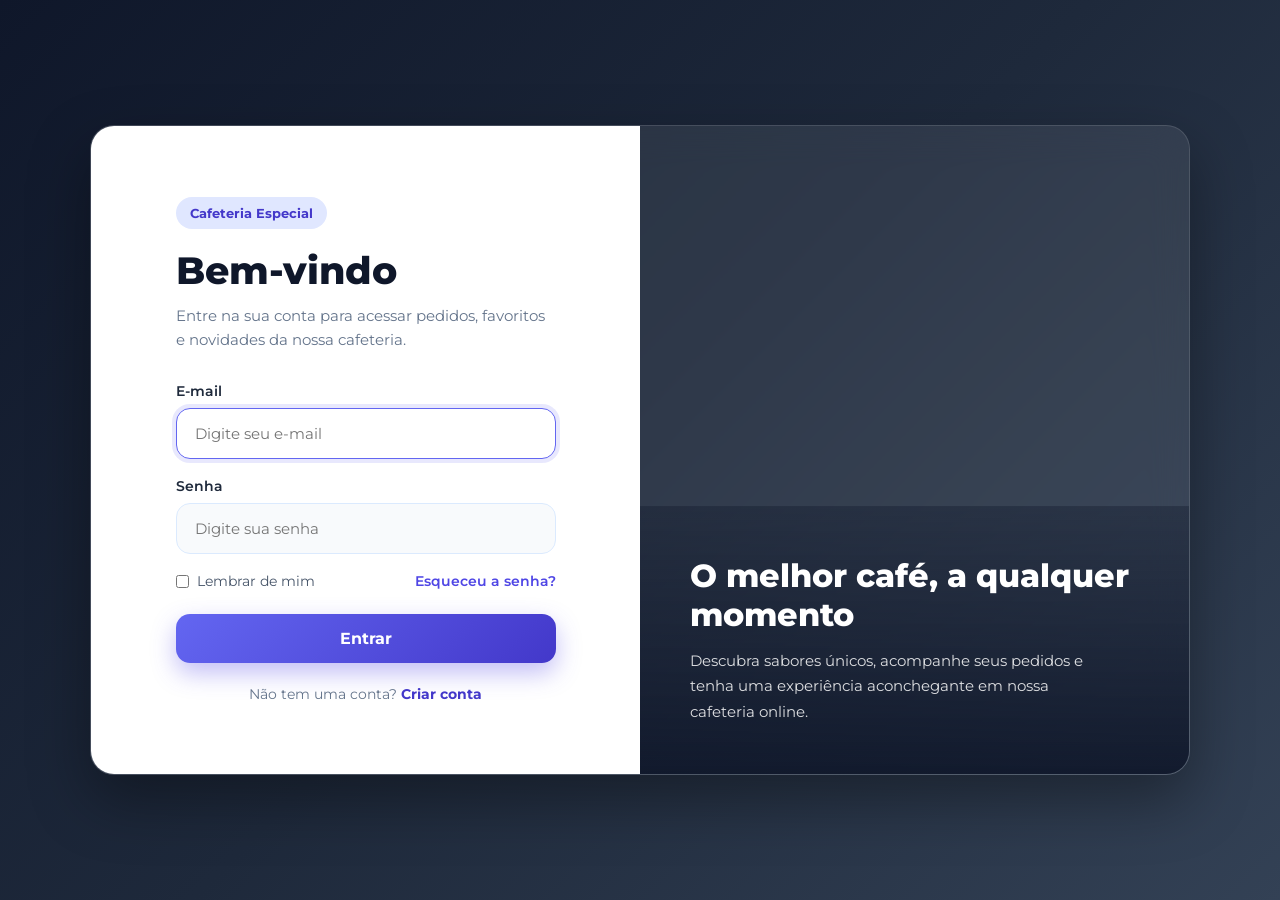
==== index.html @ 26c3759a "Rename indeex.html to index.html" ====
<!DOCTYPE html>
<html lang="pt-BR">
<head>
  <meta charset="UTF-8">
  <meta name="viewport" content="width=device-width, initial-scale=1.0">
  <title>Login | Cafeteria</title>
  <link rel="stylesheet" href="style.css">
</head>
<body>
  <section class="login-page">
    <div class="login-container">

      <div class="login-left">
        <div class="login-box">
          <span class="tag">Cafeteria Especial</span>
          <h1>Bem-vindo</h1>
          <p class="subtitle">
            Entre na sua conta para acessar pedidos, favoritos e novidades da nossa cafeteria.
          </p>

          <form action="#" method="post">
            <div class="input-group">
              <label for="email">E-mail</label>
              <input type="email" id="email" placeholder="Digite seu e-mail" required autofocus>
            </div>

            <div class="input-group">
              <label for="senha">Senha</label>
              <input type="password" id="senha" placeholder="Digite sua senha" required>
            </div>

            <div class="options">
              <label class="remember">
                <input type="checkbox">
                Lembrar de mim
              </label>
              <a href="#" class="forgot">Esqueceu a senha?</a>
            </div>

            <button class="btn" type="submit">Entrar</button>
          </form>

          <p class="account">
            Não tem uma conta? <a href="#">Criar conta</a>
          </p>
        </div>
      </div>

      <div class="login-right">
        <div class="overlay">
          <h2>O melhor café, a qualquer momento</h2>
          <p>
            Descubra sabores únicos, acompanhe seus pedidos e tenha uma experiência aconchegante
            em nossa cafeteria online.
          </p>
        </div>
      </div>

    </div>
  </section>
</body>
</html>
---- style.css ----
@import url('https://fonts.googleapis.com/css2?family=Montserrat:wght@400;500;600;700;800&display=swap');

* {
  margin: 0;
  padding: 0;
  box-sizing: border-box;
  font-family: 'Montserrat', sans-serif;
}

body {
  min-height: 100vh;
  background: linear-gradient(135deg, #0f172a, #1e293b, #334155);
  display: flex;
  align-items: center;
  justify-content: center;
  padding: 24px;
}

.login-page {
  width: 100%;
  display: flex;
  align-items: center;
  justify-content: center;
}

.login-container {
  width: 100%;
  max-width: 1100px;
  min-height: 650px;
  display: grid;
  grid-template-columns: 1fr 1fr;
  background: rgba(255, 255, 255, 0.08);
  backdrop-filter: blur(18px);
  border: 1px solid rgba(255, 255, 255, 0.12);
  border-radius: 24px;
  overflow: hidden;
  box-shadow: 0 25px 60px rgba(0, 0, 0, 0.35);
}

.login-left {
  background: #ffffff;
  display: flex;
  align-items: center;
  justify-content: center;
  padding: 50px;
}

.login-box {
  width: 100%;
  max-width: 380px;
}

.tag {
  display: inline-block;
  background: #e0e7ff;
  color: #4338ca;
  font-size: 13px;
  font-weight: 700;
  padding: 8px 14px;
  border-radius: 999px;
  margin-bottom: 18px;
}

.login-box h1 {
  font-size: 38px;
  color: #0f172a;
  margin-bottom: 10px;
  font-weight: 800;
}

.subtitle {
  color: #64748b;
  font-size: 15px;
  margin-bottom: 30px;
  line-height: 1.6;
}

form {
  width: 100%;
}

.input-group {
  margin-bottom: 18px;
}

.input-group label {
  display: block;
  font-size: 14px;
  font-weight: 600;
  color: #1e293b;
  margin-bottom: 8px;
}

.input-group input {
  width: 100%;
  padding: 15px 18px;
  border: 1px solid #dbeafe;
  border-radius: 14px;
  outline: none;
  background: #f8fafc;
  font-size: 15px;
  color: #0f172a;
  transition: 0.3s ease;
}

.input-group input:focus {
  border-color: #6366f1;
  background: #ffffff;
  box-shadow: 0 0 0 4px rgba(99, 102, 241, 0.15);
}

.options {
  display: flex;
  justify-content: space-between;
  align-items: center;
  gap: 10px;
  margin: 12px 0 24px;
  font-size: 14px;
}

.remember {
  display: flex;
  align-items: center;
  gap: 8px;
  color: #475569;
}

.remember input {
  accent-color: #6366f1;
}

.forgot {
  color: #4f46e5;
  text-decoration: none;
  font-weight: 600;
}

.forgot:hover {
  text-decoration: underline;
}

.btn {
  width: 100%;
  padding: 15px;
  border: none;
  border-radius: 14px;
  background: linear-gradient(135deg, #6366f1, #4338ca);
  color: white;
  font-size: 16px;
  font-weight: 700;
  cursor: pointer;
  transition: 0.3s ease;
  box-shadow: 0 10px 25px rgba(79, 70, 229, 0.35);
}

.btn:hover {
  transform: translateY(-2px);
  box-shadow: 0 16px 30px rgba(79, 70, 229, 0.45);
}

.account {
  text-align: center;
  margin-top: 22px;
  color: #64748b;
  font-size: 14px;
}

.account a {
  color: #4338ca;
  text-decoration: none;
  font-weight: 700;
}

.account a:hover {
  text-decoration: underline;
}

.login-right {
  position: relative;
  background: url('https://images.unsplash.com/photo-1516321318423-f06f85e504b3?auto=format&fit=crop&w=1200&q=80') center/cover no-repeat;
  display: flex;
  align-items: end;
  justify-content: center;
}

.overlay {
  width: 100%;
  padding: 50px;
  background: linear-gradient(to top, rgba(15, 23, 42, 0.92), rgba(15, 23, 42, 0.35));
  color: white;
}

.overlay h2 {
  font-size: 32px;
  margin-bottom: 14px;
  font-weight: 800;
}

.overlay p {
  font-size: 15px;
  line-height: 1.7;
  color: rgba(255, 255, 255, 0.85);
  max-width: 420px;
}

@media (max-width: 900px) {
  .login-container {
    grid-template-columns: 1fr;
  }

  .login-right {
    min-height: 260px;
  }

  .login-left {
    padding: 35px 25px;
  }

  .overlay {
    padding: 30px 25px;
  }

  .login-box h1 {
    font-size: 32px;
  }
}

@media (max-width: 480px) {
  .options {
    flex-direction: column;
    align-items: flex-start;
  }

  .login-box h1 {
    font-size: 28px;
  }

  .subtitle,
  .account,
  .overlay p {
    font-size: 14px;
  }
}
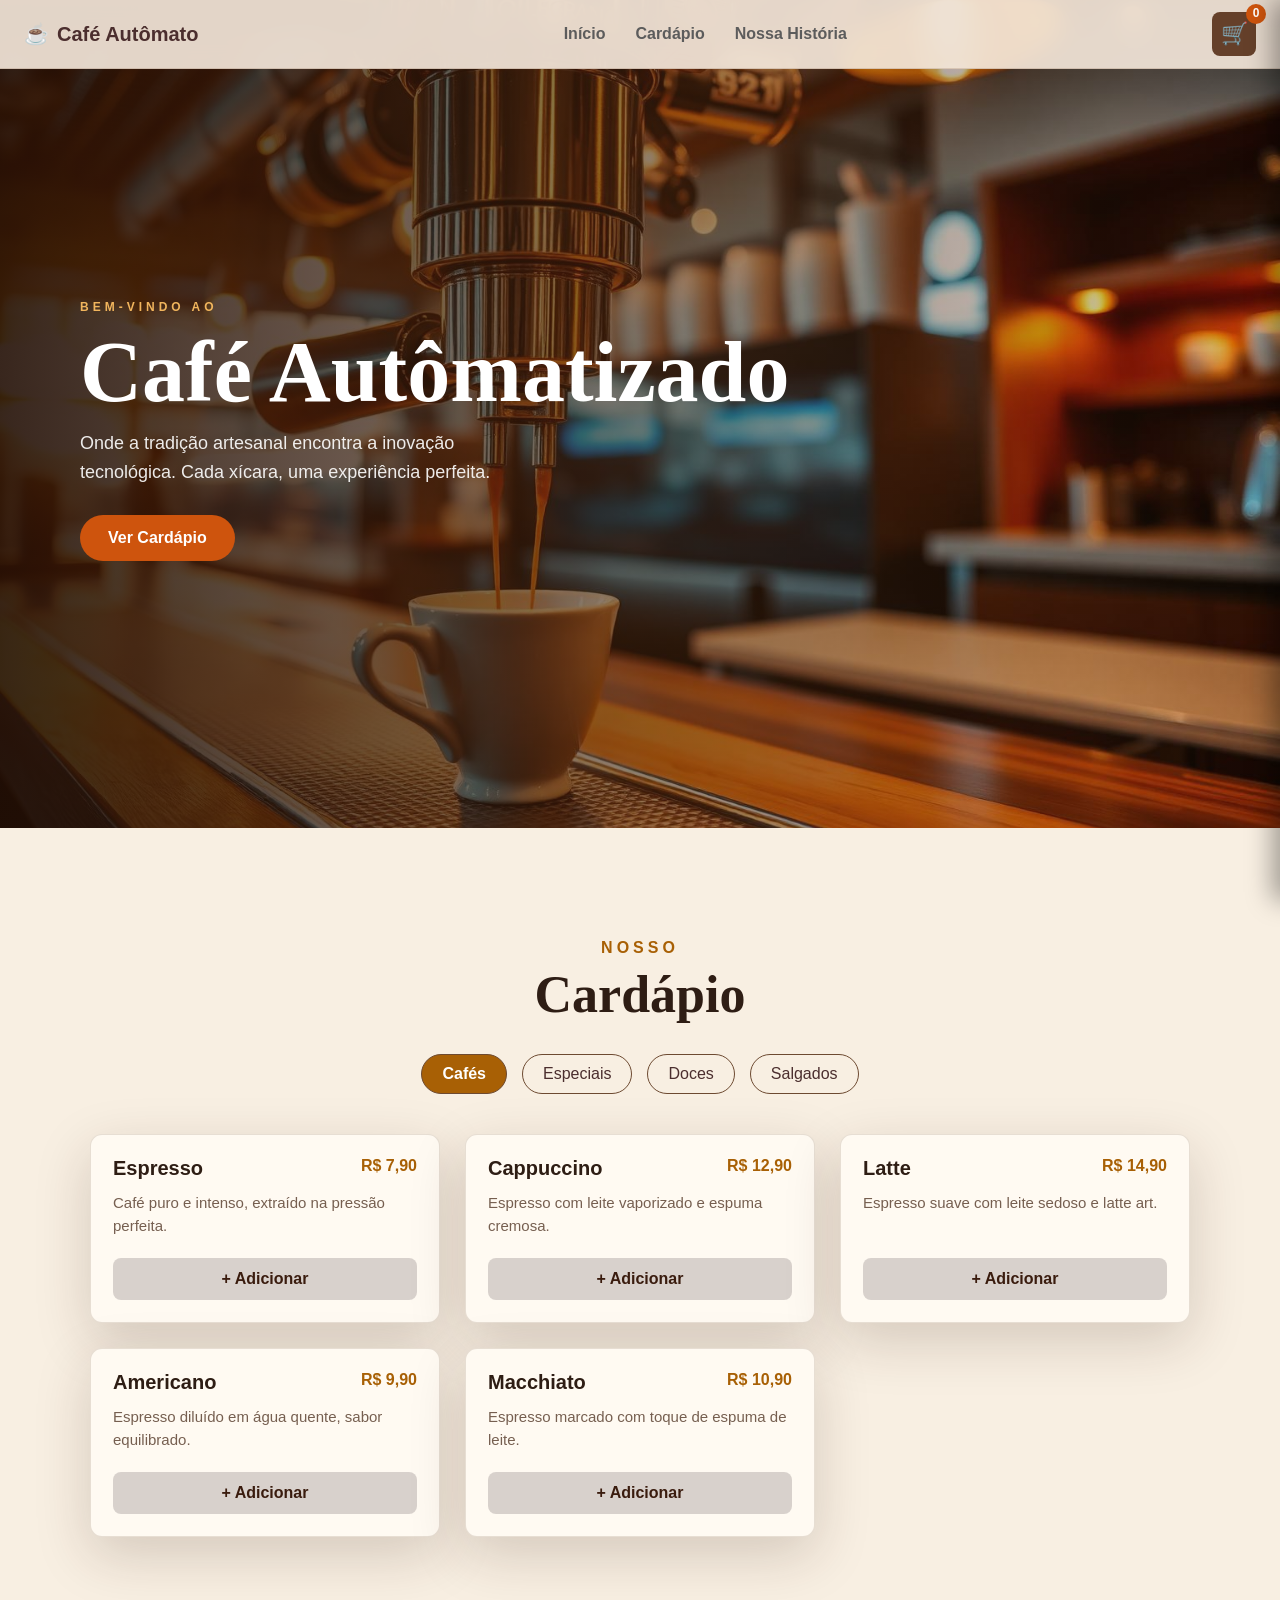
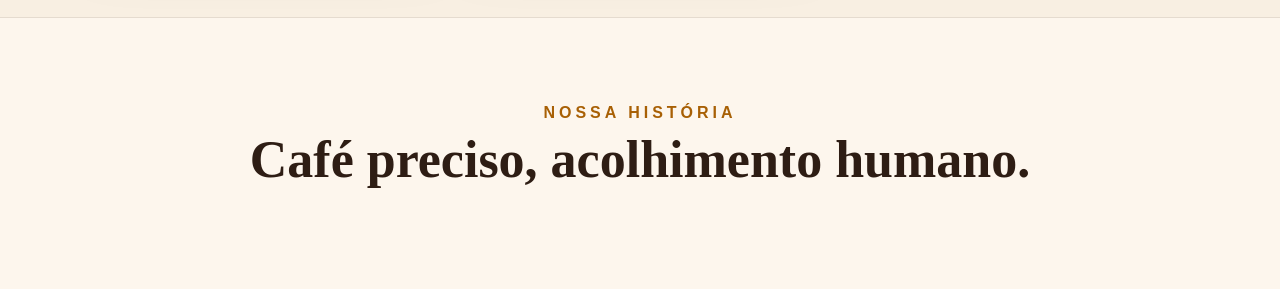
==== commit 73a5df25: "Add files via upload" ====
--- a/index.html
+++ b/index.html
@@ -1,62 +1,134 @@
-<!DOCTYPE html>
-<html lang="pt-BR">
-<head>
-  <meta charset="UTF-8">
-  <meta name="viewport" content="width=device-width, initial-scale=1.0">
-  <title>Login | Cafeteria</title>
-  <link rel="stylesheet" href="style.css">
-</head>
-<body>
-  <section class="login-page">
-    <div class="login-container">
-
-      <div class="login-left">
-        <div class="login-box">
-          <span class="tag">Cafeteria Especial</span>
-          <h1>Bem-vindo</h1>
-          <p class="subtitle">
-            Entre na sua conta para acessar pedidos, favoritos e novidades da nossa cafeteria.
-          </p>
-
-          <form action="#" method="post">
-            <div class="input-group">
-              <label for="email">E-mail</label>
-              <input type="email" id="email" placeholder="Digite seu e-mail" required autofocus>
-            </div>
-
-            <div class="input-group">
-              <label for="senha">Senha</label>
-              <input type="password" id="senha" placeholder="Digite sua senha" required>
-            </div>
-
-            <div class="options">
-              <label class="remember">
-                <input type="checkbox">
-                Lembrar de mim
-              </label>
-              <a href="#" class="forgot">Esqueceu a senha?</a>
-            </div>
-
-            <button class="btn" type="submit">Entrar</button>
-          </form>
-
-          <p class="account">
-            Não tem uma conta? <a href="#">Criar conta</a>
-          </p>
-        </div>
-      </div>
-
-      <div class="login-right">
-        <div class="overlay">
-          <h2>O melhor café, a qualquer momento</h2>
-          <p>
-            Descubra sabores únicos, acompanhe seus pedidos e tenha uma experiência aconchegante
-            em nossa cafeteria online.
-          </p>
-        </div>
-      </div>
-
-    </div>
-  </section>
-</body>
-</html>
+<!doctype html>
+<html lang="pt-br">
+  <head>
+    <meta charset="UTF-8" />
+    <meta name="viewport" content="width=device-width, initial-scale=1.0" />
+    <title>Café Autômato | Cafeteria</title>
+    <meta
+      name="description"
+      content="Cardápio digital em HTML, CSS e JavaScript com carrinho e finalização de pedido."
+    />
+    <link rel="stylesheet" href="style.css" />
+    <script src="app.js" defer></script>
+  </head>
+  <body>
+    <nav class="navbar">
+      <a class="logo" href="#home" aria-label="Ir para o início">
+        <span class="logo-icone">☕</span>
+        <span>Café Autômato</span>
+      </a>
+
+      <div class="links" aria-label="Navegação principal">
+        <a href="#home">Início</a>
+        <a href="#cardapio">Cardápio</a>
+        <a href="#historia">Nossa História</a>
+      </div>
+
+      <button class="cart-icon" id="abrirCarrinho" type="button" aria-label="Abrir carrinho">
+        🛒 <span id="contadorCarrinho">0</span>
+      </button>
+    </nav>
+
+    <main>
+      <section class="cafeAutomatizado" id="home">
+        <div class="bemVindo reveal">
+          <small>BEM-VINDO AO</small>
+          <h1>Café Autômatizado</h1>
+          <p>
+            Onde a tradição artesanal encontra a inovação tecnológica. Cada xícara, uma experiência
+            perfeita.
+          </p>
+          <a href="#cardapio" class="btn">Ver Cardápio</a>
+        </div>
+      </section>
+
+      <section id="cardapio" class="cardapio">
+        <p class="subtitulo reveal">NOSSO</p>
+        <h2 class="reveal">Cardápio</h2>
+
+        <div class="categorias reveal">
+          <button class="categoria ativa" data-cat="cafes" type="button">Cafés</button>
+          <button class="categoria" data-cat="especiais" type="button">Especiais</button>
+          <button class="categoria" data-cat="doces" type="button">Doces</button>
+          <button class="categoria" data-cat="salgados" type="button">Salgados</button>
+        </div>
+
+        <div class="grid-cardapio" id="gridCardapio"></div>
+      </section>
+
+      <section class="historia" id="historia">
+        <p class="subtitulo reveal">NOSSA HISTÓRIA</p>
+        <h2 class="reveal">Café preciso, acolhimento humano.</h2>
+      </section>
+    </main>
+
+    <div id="overlayCarrinho" class="overlay-carrinho"></div>
+
+    <aside id="carrinho" class="carrinho" aria-label="Carrinho de compras">
+      <div class="carrinho-topo">
+        <div>
+          <p>SEU PEDIDO</p>
+          <h3>Carrinho</h3>
+        </div>
+        <button
+          id="fecharCarrinho"
+          class="fechar-carrinho"
+          type="button"
+          aria-label="Fechar carrinho"
+        >
+          ✕
+        </button>
+      </div>
+
+      <div class="etapas-pedido" aria-label="Etapas do pedido">
+        <span class="etapa ativa" data-etapa="carrinho">1. Itens</span>
+        <span class="etapa" data-etapa="dados">2. Dados</span>
+        <span class="etapa" data-etapa="confirmado">3. OK</span>
+      </div>
+
+      <div id="telaCarrinho" class="tela-pedido ativa">
+        <div id="itensCarrinho" class="itens-carrinho"></div>
+
+        <div class="rodape-carrinho">
+          <div class="total">
+            <span>Total:</span>
+            <span id="total">R$ 0,00</span>
+          </div>
+
+          <button id="finalizar" type="button">Finalizar Pedido</button>
+        </div>
+      </div>
+
+      <form id="formPedido" class="tela-pedido form-pedido">
+        <label>
+          Nome para o pedido
+          <input id="nomeCliente" type="text" placeholder="Seu nome" autocomplete="name" />
+        </label>
+
+        <label>
+          Observações
+          <textarea id="observacao" placeholder="Ex: sem açúcar, retirar no balcão..."></textarea>
+        </label>
+
+        <div class="rodape-carrinho">
+          <div class="total">
+            <span>Total:</span>
+            <span id="totalFinalizacao">R$ 0,00</span>
+          </div>
+          <button type="submit">Confirmar Compra</button>
+          <button id="voltarCarrinho" class="btn-secundario" type="button">
+            Voltar ao Carrinho
+          </button>
+        </div>
+      </form>
+
+      <div id="pedidoConfirmado" class="tela-pedido pedido-confirmado">
+        <div class="check">✓</div>
+        <h3>Pedido realizado!</h3>
+        <p id="mensagemConfirmacao"></p>
+        <p id="observacaoConfirmada" class="observacao-confirmada"></p>
+        <button id="novoPedido" type="button">Novo Pedido</button>
+      </div>
+    </aside>
+  </body>
+</html>
--- a/style.css
+++ b/style.css
@@ -1,243 +1,858 @@
-@import url('https://fonts.googleapis.com/css2?family=Montserrat:wght@400;500;600;700;800&display=swap');
-
-* {
-  margin: 0;
-  padding: 0;
-  box-sizing: border-box;
-  font-family: 'Montserrat', sans-serif;
-}
-
-body {
-  min-height: 100vh;
-  background: linear-gradient(135deg, #0f172a, #1e293b, #334155);
-  display: flex;
-  align-items: center;
-  justify-content: center;
-  padding: 24px;
-}
-
-.login-page {
-  width: 100%;
-  display: flex;
-  align-items: center;
-  justify-content: center;
-}
-
-.login-container {
-  width: 100%;
-  max-width: 1100px;
-  min-height: 650px;
-  display: grid;
-  grid-template-columns: 1fr 1fr;
-  background: rgba(255, 255, 255, 0.08);
-  backdrop-filter: blur(18px);
-  border: 1px solid rgba(255, 255, 255, 0.12);
-  border-radius: 24px;
-  overflow: hidden;
-  box-shadow: 0 25px 60px rgba(0, 0, 0, 0.35);
-}
-
-.login-left {
-  background: #ffffff;
-  display: flex;
-  align-items: center;
-  justify-content: center;
-  padding: 50px;
-}
-
-.login-box {
-  width: 100%;
-  max-width: 380px;
-}
-
-.tag {
-  display: inline-block;
-  background: #e0e7ff;
-  color: #4338ca;
-  font-size: 13px;
-  font-weight: 700;
-  padding: 8px 14px;
-  border-radius: 999px;
-  margin-bottom: 18px;
-}
-
-.login-box h1 {
-  font-size: 38px;
-  color: #0f172a;
-  margin-bottom: 10px;
-  font-weight: 800;
-}
-
-.subtitle {
-  color: #64748b;
-  font-size: 15px;
-  margin-bottom: 30px;
-  line-height: 1.6;
-}
-
-form {
-  width: 100%;
-}
-
-.input-group {
-  margin-bottom: 18px;
-}
-
-.input-group label {
-  display: block;
-  font-size: 14px;
-  font-weight: 600;
-  color: #1e293b;
-  margin-bottom: 8px;
-}
-
-.input-group input {
-  width: 100%;
-  padding: 15px 18px;
-  border: 1px solid #dbeafe;
-  border-radius: 14px;
-  outline: none;
-  background: #f8fafc;
-  font-size: 15px;
-  color: #0f172a;
-  transition: 0.3s ease;
-}
-
-.input-group input:focus {
-  border-color: #6366f1;
-  background: #ffffff;
-  box-shadow: 0 0 0 4px rgba(99, 102, 241, 0.15);
-}
-
-.options {
-  display: flex;
-  justify-content: space-between;
-  align-items: center;
-  gap: 10px;
-  margin: 12px 0 24px;
-  font-size: 14px;
-}
-
-.remember {
-  display: flex;
-  align-items: center;
-  gap: 8px;
-  color: #475569;
-}
-
-.remember input {
-  accent-color: #6366f1;
-}
-
-.forgot {
-  color: #4f46e5;
-  text-decoration: none;
-  font-weight: 600;
-}
-
-.forgot:hover {
-  text-decoration: underline;
-}
-
-.btn {
-  width: 100%;
-  padding: 15px;
-  border: none;
-  border-radius: 14px;
-  background: linear-gradient(135deg, #6366f1, #4338ca);
-  color: white;
-  font-size: 16px;
-  font-weight: 700;
-  cursor: pointer;
-  transition: 0.3s ease;
-  box-shadow: 0 10px 25px rgba(79, 70, 229, 0.35);
-}
-
-.btn:hover {
-  transform: translateY(-2px);
-  box-shadow: 0 16px 30px rgba(79, 70, 229, 0.45);
-}
-
-.account {
-  text-align: center;
-  margin-top: 22px;
-  color: #64748b;
-  font-size: 14px;
-}
-
-.account a {
-  color: #4338ca;
-  text-decoration: none;
-  font-weight: 700;
-}
-
-.account a:hover {
-  text-decoration: underline;
-}
-
-.login-right {
-  position: relative;
-  background: url('https://images.unsplash.com/photo-1516321318423-f06f85e504b3?auto=format&fit=crop&w=1200&q=80') center/cover no-repeat;
-  display: flex;
-  align-items: end;
-  justify-content: center;
-}
-
-.overlay {
-  width: 100%;
-  padding: 50px;
-  background: linear-gradient(to top, rgba(15, 23, 42, 0.92), rgba(15, 23, 42, 0.35));
-  color: white;
-}
-
-.overlay h2 {
-  font-size: 32px;
-  margin-bottom: 14px;
-  font-weight: 800;
-}
-
-.overlay p {
-  font-size: 15px;
-  line-height: 1.7;
-  color: rgba(255, 255, 255, 0.85);
-  max-width: 420px;
-}
-
-@media (max-width: 900px) {
-  .login-container {
-    grid-template-columns: 1fr;
-  }
-
-  .login-right {
-    min-height: 260px;
-  }
-
-  .login-left {
-    padding: 35px 25px;
-  }
-
-  .overlay {
-    padding: 30px 25px;
-  }
-
-  .login-box h1 {
-    font-size: 32px;
-  }
-}
-
-@media (max-width: 480px) {
-  .options {
-    flex-direction: column;
-    align-items: flex-start;
-  }
-
-  .login-box h1 {
-    font-size: 28px;
-  }
-
-  .subtitle,
-  .account,
-  .overlay p {
-    font-size: 14px;
-  }
-}+:root {
+  --primaria: #ce540d;
+  --secundaria: #ffffff;
+  --dourado: #a86005;
+  --dourado-hover: #c88225;
+  --fundo: #f8efe2;
+  --fundo-card: #fffaf2;
+  --borda-suave: rgba(255, 255, 255, 0.18);
+  --borda-media: #6d4a31;
+  --cafe: #3a1c0e;
+  --cafe-claro: #65402a;
+  --texto: #2e1d14;
+  --muted: #765f50;
+  --sucesso: #2fa84f;
+  --sombra: 0 18px 55px rgba(58, 28, 14, 0.18);
+}
+
+* {
+  box-sizing: border-box;
+}
+
+html {
+  scroll-behavior: smooth;
+  overflow-x: hidden;
+}
+
+body {
+  margin: 0;
+  min-width: 320px;
+  overflow-x: hidden;
+  font-family: Arial, sans-serif;
+  background:
+    radial-gradient(circle at 20% 0%, rgba(200, 130, 37, 0.2), transparent 420px), var(--fundo);
+  color: var(--texto);
+}
+
+body.carrinho-aberto {
+  overflow: hidden;
+}
+
+button,
+a,
+input,
+textarea {
+  font: inherit;
+}
+
+button,
+a {
+  -webkit-tap-highlight-color: transparent;
+}
+
+.navbar {
+  position: fixed;
+  top: 0;
+  left: 0;
+  z-index: 1000;
+  display: flex;
+  align-items: center;
+  justify-content: space-between;
+  width: 100%;
+  min-height: 68px;
+  padding: 12px 24px;
+  border-bottom: 1px solid rgba(109, 74, 49, 0.18);
+  background-color: rgba(244, 231, 218, 0.92);
+  backdrop-filter: blur(12px);
+}
+
+.logo {
+  display: flex;
+  align-items: center;
+  gap: 8px;
+  color: #4b2e2e;
+  font-size: 20px;
+  font-weight: bold;
+  text-decoration: none;
+  white-space: nowrap;
+}
+
+.logo-icone {
+  color: var(--primaria);
+}
+
+.links {
+  display: flex;
+  flex-grow: 1;
+  justify-content: center;
+  gap: 30px;
+  min-width: 0;
+}
+
+.links a {
+  color: #5c5c5c;
+  font-size: 16px;
+  font-weight: 700;
+  text-decoration: none;
+  transition: color 0.25s ease;
+}
+
+.links a:hover {
+  color: #000;
+}
+
+.cart-icon {
+  position: relative;
+  display: flex;
+  align-items: center;
+  justify-content: center;
+  width: 44px;
+  flex: 0 0 44px;
+  height: 44px;
+  border: none;
+  border-radius: 8px;
+  background: var(--cafe-claro);
+  color: white;
+  font-size: 22px;
+  cursor: pointer;
+  transition:
+    transform 0.3s,
+    background 0.3s;
+}
+
+.cart-icon:hover {
+  background: #8b4f3b;
+  transform: scale(1.05);
+}
+
+.cart-icon span {
+  position: absolute;
+  top: -8px;
+  right: -10px;
+  min-width: 20px;
+  min-height: 20px;
+  padding: 2px 6px;
+  border-radius: 999px;
+  background: var(--primaria);
+  color: #fff;
+  font-size: 12px;
+  font-weight: bold;
+}
+
+.cafeAutomatizado {
+  position: relative;
+  display: flex;
+  align-items: center;
+  min-height: 92svh;
+  padding: 110px 24px 80px;
+  overflow: hidden;
+  background-image:
+    linear-gradient(90deg, rgba(35, 15, 5, 0.9), rgba(67, 34, 13, 0.58), rgba(67, 34, 13, 0.18)),
+    url("cafe-automato-hero.jpg");
+  background-position: center;
+  background-size: cover;
+  color: white;
+}
+
+.bemVindo {
+  width: min(1120px, 100%);
+  margin: 0 auto;
+  text-wrap: balance;
+}
+
+.bemVindo small {
+  color: #f1b55d;
+  font-size: 12px;
+  font-weight: bold;
+  letter-spacing: 4px;
+}
+
+.bemVindo h1 {
+  max-width: 720px;
+  margin: 14px 0;
+  font-family: Georgia, "Times New Roman", serif;
+  font-size: clamp(42px, 7vw, 86px);
+  line-height: 1;
+  overflow-wrap: anywhere;
+}
+
+.bemVindo p {
+  max-width: 620px;
+  margin: 0 0 28px;
+  color: rgba(255, 255, 255, 0.9);
+  font-size: 18px;
+  line-height: 1.6;
+}
+
+.btn {
+  display: inline-block;
+  padding: 14px 28px;
+  border-radius: 30px;
+  background: var(--primaria);
+  color: white;
+  font-weight: 700;
+  text-decoration: none;
+  transition:
+    transform 0.3s,
+    background 0.3s;
+}
+
+.btn:hover {
+  background: var(--dourado-hover);
+  transform: translateY(-3px);
+}
+
+.cardapio {
+  padding: 95px 20px 80px;
+  text-align: center;
+}
+
+.subtitulo {
+  margin-bottom: 8px;
+  color: var(--dourado);
+  font-size: clamp(12px, 2vw, 16px);
+  font-weight: bold;
+  letter-spacing: 4px;
+}
+
+.cardapio h2,
+.historia h2 {
+  margin: 0 0 30px;
+  font-family: Georgia, "Times New Roman", serif;
+  font-size: clamp(32px, 5vw, 52px);
+}
+
+.categorias {
+  display: flex;
+  flex-wrap: wrap;
+  justify-content: center;
+  gap: 15px;
+  margin-bottom: 40px;
+}
+
+.categoria {
+  padding: 10px 20px;
+  border: 1px solid var(--borda-media);
+  border-radius: 20px;
+  background: transparent;
+  color: #4b2e2e;
+  cursor: pointer;
+  transition:
+    transform 0.3s,
+    background 0.3s,
+    color 0.3s;
+}
+
+.categoria:hover {
+  transform: translateY(-5px);
+  background-color: rgba(65, 39, 39, 0.88);
+  color: #ffffff;
+}
+
+.categoria.ativa {
+  background-color: var(--dourado);
+  color: #ffffff;
+  font-weight: bold;
+}
+
+.grid-cardapio {
+  display: grid;
+  grid-template-columns: repeat(auto-fit, minmax(min(280px, 100%), 1fr));
+  gap: 25px;
+  max-width: 1100px;
+  margin: 0 auto;
+}
+
+.card-item {
+  padding: 22px;
+  border: 1px solid rgba(109, 74, 49, 0.16);
+  border-radius: 12px;
+  background: var(--fundo-card);
+  box-shadow: var(--sombra);
+  text-align: left;
+  transition:
+    transform 0.3s,
+    box-shadow 0.3s;
+}
+
+.card-item:hover {
+  transform: translateY(-5px);
+  box-shadow: 0 22px 45px rgba(82, 38, 3, 0.25);
+}
+
+.card-item .topo {
+  display: flex;
+  align-items: flex-start;
+  justify-content: space-between;
+  gap: 16px;
+}
+
+.card-item h3 {
+  margin: 0;
+  font-size: 20px;
+}
+
+.card-item .preco {
+  color: var(--dourado);
+  font-weight: bold;
+  white-space: nowrap;
+}
+
+.card-item p {
+  min-height: 46px;
+  margin: 12px 0 20px;
+  color: var(--muted);
+  font-size: 15px;
+  line-height: 1.5;
+}
+
+.card-item button,
+.form-pedido button,
+#finalizar,
+#novoPedido {
+  border: none;
+  border-radius: 8px;
+  font-weight: bold;
+  cursor: pointer;
+  transition:
+    transform 0.3s,
+    background 0.3s,
+    color 0.3s;
+}
+
+.card-item button {
+  width: 100%;
+  padding: 12px;
+  background-color: rgba(148, 136, 136, 0.36);
+  color: var(--cafe);
+}
+
+.card-item button:hover {
+  background-color: var(--dourado);
+  color: #ffffff;
+}
+
+.historia {
+  padding: 70px 20px;
+  border-top: 1px solid rgba(109, 74, 49, 0.16);
+  background: rgba(255, 250, 242, 0.7);
+  text-align: center;
+}
+
+.overlay-carrinho {
+  position: fixed;
+  inset: 0;
+  z-index: 1200;
+  background: rgba(0, 0, 0, 0.48);
+  opacity: 0;
+  pointer-events: none;
+  transition: opacity 0.3s ease;
+}
+
+.overlay-carrinho.ativo {
+  opacity: 1;
+  pointer-events: all;
+}
+
+.carrinho {
+  position: fixed;
+  top: 0;
+  right: 0;
+  z-index: 1201;
+  display: flex;
+  flex-direction: column;
+  width: 390px;
+  max-width: min(92vw, 390px);
+  height: 100dvh;
+  padding: 24px 20px;
+  background: var(--cafe);
+  color: var(--secundaria);
+  box-shadow: -8px 0 24px rgba(0, 0, 0, 0.35);
+  transform: translateX(100%);
+  transition: transform 0.3s ease;
+  will-change: transform;
+}
+
+.carrinho.ativo {
+  transform: translateX(0);
+}
+
+.carrinho-topo {
+  display: flex;
+  align-items: flex-start;
+  justify-content: space-between;
+  margin-bottom: 20px;
+}
+
+.carrinho-topo p {
+  margin: 0 0 8px;
+  color: #f1b55d;
+  font-size: 12px;
+  font-weight: bold;
+  letter-spacing: 4px;
+}
+
+.carrinho-topo h3 {
+  margin: 0;
+  font-size: 26px;
+}
+
+.fechar-carrinho,
+.btn-remover,
+.btn-quantidade {
+  border: none;
+  background: transparent;
+  color: var(--secundaria);
+  cursor: pointer;
+  transition:
+    color 0.25s ease,
+    background 0.25s ease;
+}
+
+.fechar-carrinho {
+  padding: 7px;
+  font-size: 24px;
+}
+
+.fechar-carrinho:hover,
+.btn-remover:hover,
+.btn-quantidade:hover {
+  color: #f1b55d;
+}
+
+.etapas-pedido {
+  display: grid;
+  grid-template-columns: repeat(3, 1fr);
+  gap: 9px;
+  margin-bottom: 18px;
+}
+
+.etapa {
+  padding: 9px 6px;
+  border-radius: 999px;
+  background: rgba(255, 255, 255, 0.1);
+  color: rgba(255, 255, 255, 0.72);
+  font-size: 12px;
+  font-weight: bold;
+  text-align: center;
+}
+
+.etapa.ativa {
+  background: var(--dourado);
+  color: #ffffff;
+}
+
+.tela-pedido {
+  display: none;
+  min-height: 0;
+  flex: 1;
+}
+
+.tela-pedido.ativa {
+  display: flex;
+  flex-direction: column;
+  animation: order-pop 0.35s ease both;
+}
+
+.itens-carrinho {
+  flex: 1;
+  overflow-y: auto;
+  padding-right: 4px;
+  scroll-behavior: smooth;
+}
+
+.itens-carrinho::-webkit-scrollbar {
+  width: 6px;
+}
+
+.itens-carrinho::-webkit-scrollbar-thumb {
+  border-radius: 4px;
+  background: var(--dourado);
+}
+
+.item-carrinho {
+  margin-bottom: 12px;
+  padding: 14px;
+  border: 1px solid var(--borda-suave);
+  border-radius: 12px;
+  background: rgba(255, 255, 255, 0.08);
+}
+
+.item-topo,
+.item-acoes {
+  display: flex;
+  align-items: center;
+  justify-content: space-between;
+  gap: 12px;
+}
+
+.item-nome {
+  display: block;
+  font-weight: bold;
+}
+
+.item-preco {
+  display: block;
+  margin-top: 4px;
+  color: #f1b55d;
+  font-size: 14px;
+}
+
+.btn-remover {
+  width: 34px;
+  height: 34px;
+  border-radius: 8px;
+}
+
+.item-acoes {
+  margin-top: 12px;
+}
+
+.controle-quantidade {
+  display: flex;
+  align-items: center;
+  overflow: hidden;
+  border: 1px solid var(--borda-suave);
+  border-radius: 8px;
+}
+
+.btn-quantidade {
+  width: 34px;
+  height: 34px;
+}
+
+.quantidade {
+  min-width: 38px;
+  text-align: center;
+  font-weight: bold;
+}
+
+.subtotal {
+  font-weight: bold;
+}
+
+.carrinho-vazio {
+  margin: 0;
+  padding: 16px;
+  border: 1px solid var(--borda-suave);
+  border-radius: 12px;
+  background: rgba(255, 255, 255, 0.08);
+  color: rgba(255, 255, 255, 0.72);
+  font-size: 15px;
+}
+
+.rodape-carrinho {
+  margin-top: auto;
+  padding-top: 16px;
+  border-top: 1px solid var(--borda-suave);
+}
+
+.total {
+  display: flex;
+  justify-content: space-between;
+  margin-bottom: 14px;
+  font-size: 18px;
+  font-weight: bold;
+}
+
+#finalizar,
+.form-pedido button,
+#novoPedido {
+  width: 100%;
+  padding: 13px;
+  background: var(--dourado);
+  color: #ffffff;
+}
+
+#finalizar:hover,
+.form-pedido button:hover,
+#novoPedido:hover {
+  background: var(--dourado-hover);
+  transform: translateY(-2px);
+}
+
+#finalizar:disabled,
+.form-pedido button:disabled {
+  cursor: not-allowed;
+  opacity: 0.55;
+  transform: none;
+}
+
+.form-pedido {
+  gap: 16px;
+}
+
+.form-pedido label {
+  display: grid;
+  gap: 8px;
+  font-size: 14px;
+  font-weight: bold;
+}
+
+.form-pedido input,
+.form-pedido textarea {
+  width: 100%;
+  border: 1px solid var(--borda-suave);
+  border-radius: 8px;
+  outline: none;
+  background: rgba(255, 255, 255, 0.1);
+  color: #ffffff;
+  padding: 12px;
+}
+
+.form-pedido textarea {
+  min-height: clamp(82px, 18dvh, 110px);
+  resize: none;
+}
+
+.form-pedido input::placeholder,
+.form-pedido textarea::placeholder {
+  color: rgba(255, 255, 255, 0.46);
+}
+
+.form-pedido input:focus,
+.form-pedido textarea:focus {
+  border-color: #f1b55d;
+}
+
+.form-pedido .btn-secundario {
+  margin-top: 10px;
+  border: 1px solid var(--borda-suave);
+  background: rgba(255, 255, 255, 0.08);
+}
+
+.pedido-confirmado {
+  justify-content: center;
+  text-align: center;
+}
+
+.check {
+  display: grid;
+  place-items: center;
+  width: 62px;
+  height: 62px;
+  margin: 0 auto 20px;
+  border: 6px solid var(--sucesso);
+  border-radius: 50%;
+  color: var(--sucesso);
+  font-size: 34px;
+  font-weight: bold;
+}
+
+.pedido-confirmado h3 {
+  margin: 0 0 14px;
+  font-size: 26px;
+}
+
+.pedido-confirmado p {
+  color: rgba(255, 255, 255, 0.75);
+  line-height: 1.55;
+}
+
+.observacao-confirmada {
+  display: none;
+  padding: 12px;
+  border-radius: 10px;
+  background: rgba(255, 255, 255, 0.08);
+  font-size: 14px;
+}
+
+.observacao-confirmada.ativa {
+  display: block;
+}
+
+.reveal {
+  opacity: 0;
+  transform: translateY(18px);
+  transition:
+    opacity 0.65s ease,
+    transform 0.65s ease;
+}
+
+.reveal.is-visible {
+  opacity: 1;
+  transform: translateY(0);
+}
+
+@keyframes order-pop {
+  from {
+    opacity: 0;
+    transform: translateY(10px) scale(0.98);
+  }
+  to {
+    opacity: 1;
+    transform: translateY(0) scale(1);
+  }
+}
+
+@media (max-width: 900px) {
+  .navbar {
+    min-height: 62px;
+    padding: 9px 14px;
+  }
+
+  .logo {
+    font-size: 18px;
+  }
+
+  .links {
+    gap: 18px;
+  }
+
+  .links a {
+    font-size: 14px;
+  }
+
+  .cafeAutomatizado {
+    min-height: 86svh;
+    padding: 96px 20px 64px;
+  }
+
+  .cardapio {
+    padding: 76px 18px 62px;
+  }
+
+  .historia {
+    padding: 54px 18px;
+  }
+}
+
+@media (max-width: 640px) {
+  .navbar {
+    gap: 10px;
+  }
+
+  .links {
+    display: none;
+  }
+
+  .cart-icon {
+    width: 42px;
+    height: 42px;
+    flex-basis: 42px;
+    font-size: 20px;
+  }
+
+  .cafeAutomatizado {
+    align-items: flex-end;
+    min-height: 82svh;
+    padding: 92px 16px 54px;
+    background-image:
+      linear-gradient(180deg, rgba(35, 15, 5, 0.2), rgba(35, 15, 5, 0.9)),
+      url("cafe-automato-hero.jpg");
+    background-position: 48% center;
+  }
+
+  .bemVindo small {
+    letter-spacing: 3px;
+  }
+
+  .bemVindo h1 {
+    font-size: clamp(38px, 12vw, 52px);
+  }
+
+  .bemVindo p {
+    max-width: 100%;
+    font-size: 16px;
+    line-height: 1.5;
+  }
+
+  .btn {
+    width: 100%;
+    max-width: 260px;
+    text-align: center;
+  }
+
+  .categorias {
+    display: grid;
+    grid-template-columns: repeat(2, minmax(0, 1fr));
+    gap: 10px;
+    margin-bottom: 28px;
+  }
+
+  .categoria {
+    width: 100%;
+    padding: 11px 10px;
+  }
+
+  .grid-cardapio {
+    gap: 16px;
+  }
+
+  .card-item {
+    padding: 18px;
+  }
+
+  .card-item p {
+    min-height: 0;
+  }
+
+  .carrinho {
+    width: 100vw;
+    max-width: 100vw;
+    padding: max(18px, env(safe-area-inset-top)) 16px max(16px, env(safe-area-inset-bottom));
+  }
+
+  .carrinho-topo {
+    margin-bottom: 14px;
+  }
+
+  .carrinho-topo h3 {
+    font-size: 24px;
+  }
+
+  .etapas-pedido {
+    gap: 7px;
+  }
+
+  .etapa {
+    padding: 8px 4px;
+    font-size: 11px;
+  }
+
+  .item-carrinho {
+    padding: 12px;
+  }
+
+  .pedido-confirmado h3 {
+    font-size: 24px;
+  }
+}
+
+@media (max-width: 380px) {
+  .logo {
+    font-size: 16px;
+  }
+
+  .logo-icone {
+    display: none;
+  }
+
+  .bemVindo h1 {
+    font-size: 36px;
+  }
+
+  .categorias {
+    grid-template-columns: 1fr;
+  }
+
+  .item-acoes {
+    align-items: flex-start;
+    flex-direction: column;
+  }
+
+  .subtotal {
+    align-self: flex-end;
+  }
+}
+
+@media (prefers-reduced-motion: reduce) {
+  *,
+  *::before,
+  *::after {
+    scroll-behavior: auto !important;
+    animation-duration: 0.01ms !important;
+    animation-iteration-count: 1 !important;
+    transition-duration: 0.01ms !important;
+  }
+}
